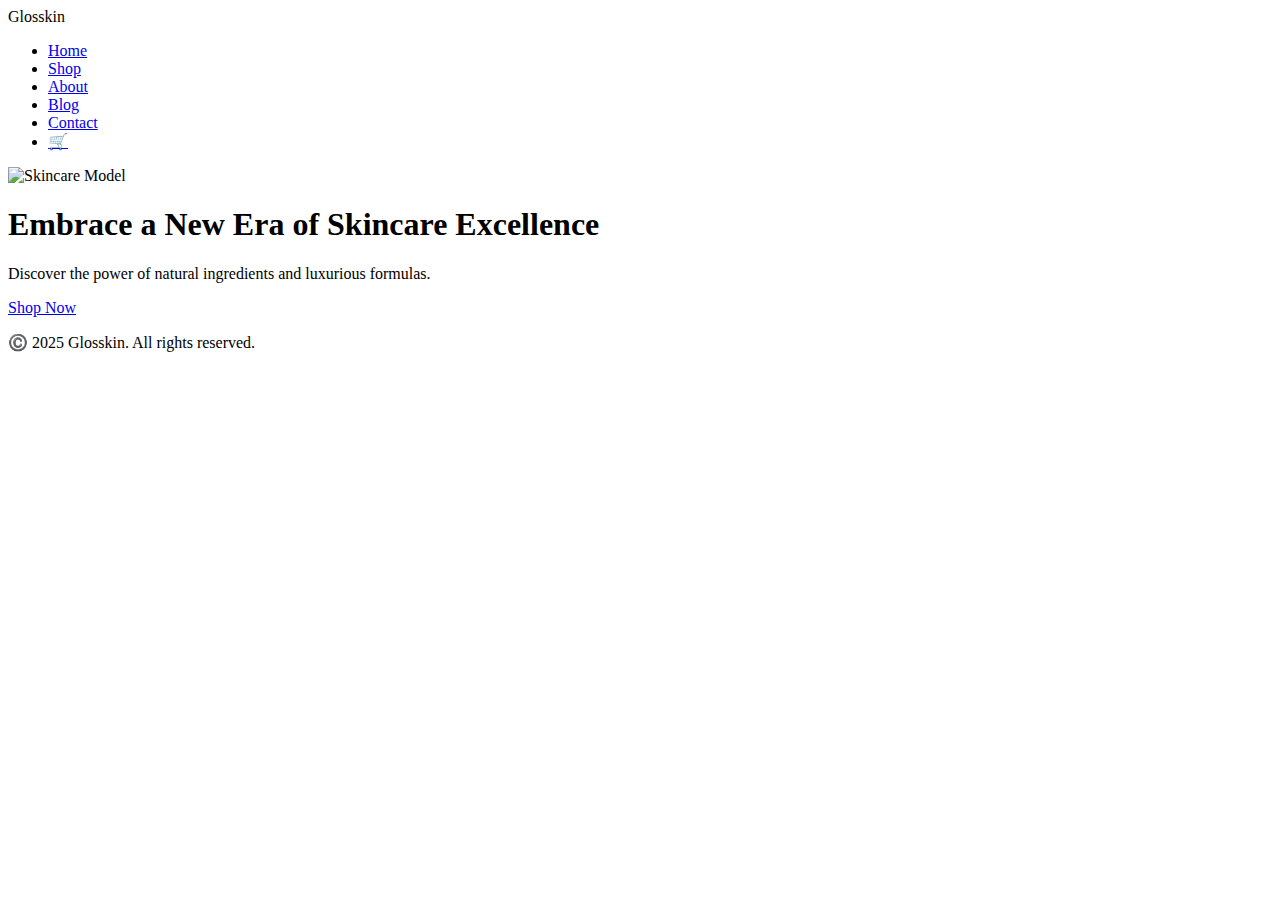
==== index.html @ d9b80280 "Add files via upload" ====
<!DOCTYPE html>
<html lang="en">
<head>
    <meta charset="UTF-8">
    <meta name="viewport" content="width=device-width, initial-scale=1.0">
    <title>Skincare E-commerce</title>
    <link rel="stylesheet" href="/css/finale.css">
    <link href="https://fonts.googleapis.com/css2?family=Playfair+Display:wght@400;700&family=Poppins:wght@300;400;600&display=swap" 
    rel="stylesheet">

  
</head>
<body>
    <header>
        <nav>
            <div class="logo">Glosskin</div>
            <ul class="nav-links">
                <li><a href="#">Home</a></li>
                <li><a href="#">Shop</a></li>
                <li><a href="#">About</a></li>
                <li><a href="#">Blog</a></li>
                <li><a href="#">Contact</a></li>
                <li><a href="#" class="cart">🛒</a></li>
            <ul>
        <nav>
    </header>


    <section class="hero">
        <img class="hero-img" src="images/image-one.jpg" alt="Skincare Model">
        <div class="hero-content">
            <h1>Embrace a New Era of Skincare Excellence</h1>
            <p>Discover the power of natural ingredients and luxurious formulas.</p>
            <a href="#" class="btn">Shop Now</a>
        </div>
    </section>
    

    <script src="script.js"></script>


    <footer>
        <p>©️ 2025 Glosskin. All rights reserved.</p>
    </footer>


</body>
</html>
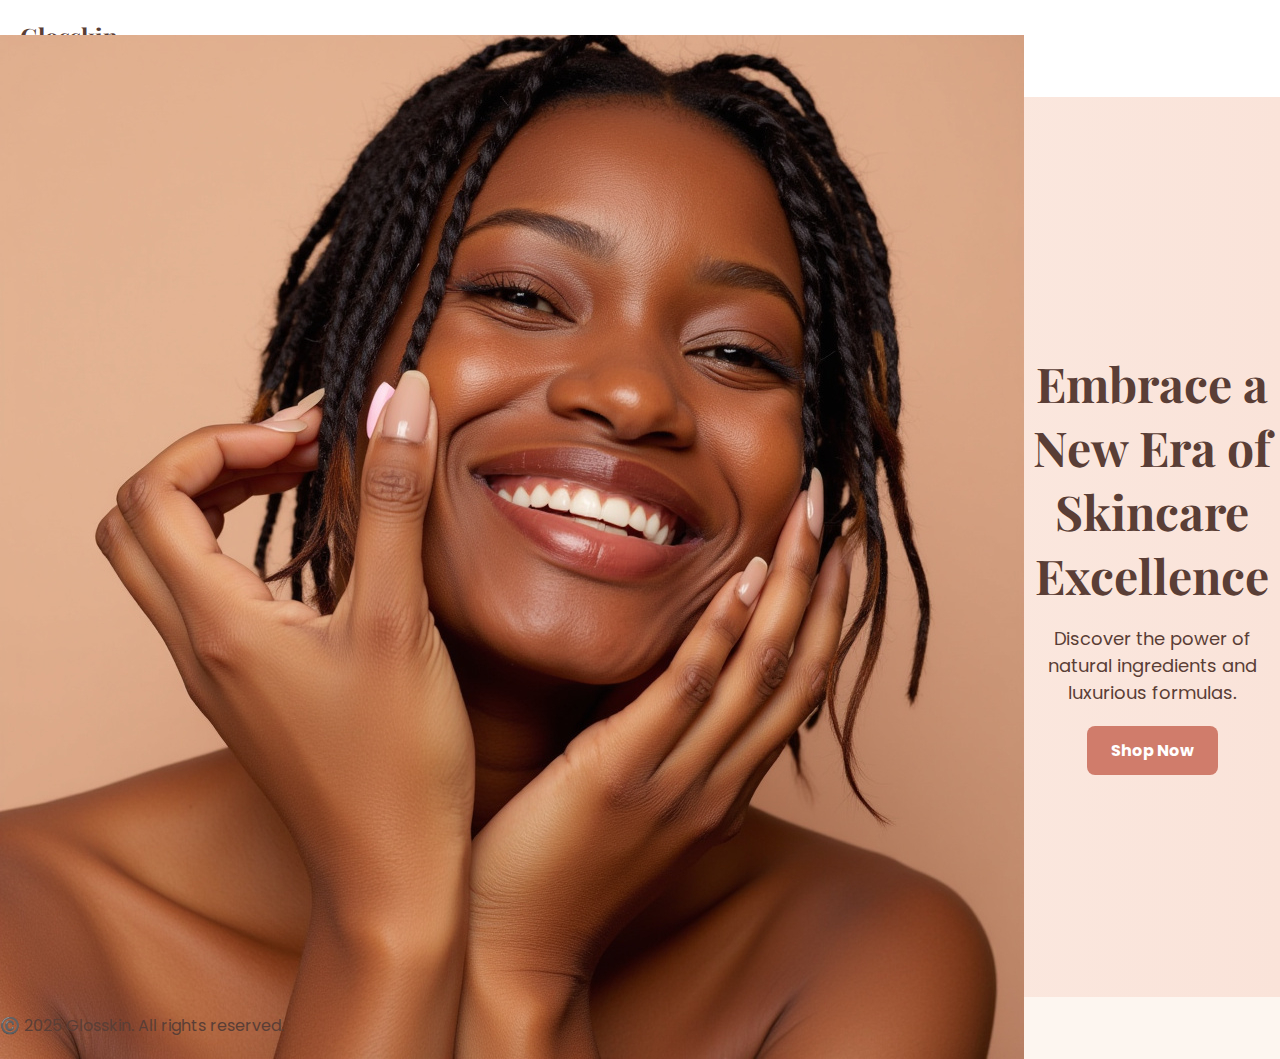
==== commit 34d29ec2: "fixed links and little css" ====
--- a/index.html
+++ b/index.html
@@ -4,11 +4,10 @@
     <meta charset="UTF-8">
     <meta name="viewport" content="width=device-width, initial-scale=1.0">
     <title>Skincare E-commerce</title>
-    <link rel="stylesheet" href="/css/finale.css">
+    <link rel="stylesheet" href="finale.css">
     <link href="https://fonts.googleapis.com/css2?family=Playfair+Display:wght@400;700&family=Poppins:wght@300;400;600&display=swap" 
     rel="stylesheet">
 
-  
 </head>
 <body>
     <header>
@@ -27,7 +26,7 @@
 
 
     <section class="hero">
-        <img class="hero-img" src="images/image-one.jpg" alt="Skincare Model">
+        <img class="hero-img" src="image-one.jpg" alt="Skincare Model">
         <div class="hero-content">
             <h1>Embrace a New Era of Skincare Excellence</h1>
             <p>Discover the power of natural ingredients and luxurious formulas.</p>
--- a/finale.css
+++ b/finale.css
@@ -0,0 +1,88 @@
+body {
+  font-family: "Poppins", sans-serif;
+  margin: 0;
+  padding: 0;
+  background-color: #fdf6f0;
+  color: #5a3e36;
+}
+
+header {
+  display: flex;
+  justify-content: space-between;
+  align-items: center;
+  padding: 20px;
+  background: #fff;
+  box-shadow: 0 2px 10px rgba(0, 0, 0, 0.1);
+}
+
+.logo {
+  font-family: "Playfair Display", serif;
+  font-size: 24px;
+  font-weight: bold;
+}
+
+.hero-img {
+  display: block;
+  margin: 50px auto;
+  max-width: 80%;
+  height: auto;
+  object-fit: cover;
+}
+
+.nav-links {
+  list-style: none;
+  display: flex;
+  gap: 20px;
+  padding: 0;
+  margin: 0;
+}
+
+.nav-links li {
+  list-style: none;
+}
+
+.nav-links li a {
+  text-decoration: none;
+  color: #5a3e36;
+  font-weight: 600;
+}
+
+.hero {
+  height: 100vh;
+  display: flex;
+  justify-content: center;
+  align-items: center;
+  text-align: center;
+  background: linear-gradient(to right, #fdf6f0, #fae3d9);
+}
+
+.hero-content {
+  max-width: 600px;
+}
+
+.hero h1 {
+  font-family: "Playfair Display", serif;
+  font-size: 48px;
+  font-weight: 700;
+  margin-bottom: 10px;
+}
+
+.hero p {
+  font-size: 18px;
+  margin-bottom: 20px;
+}
+
+.btn {
+  display: inline-block;
+  padding: 12px 24px;
+  background: #d07c6b;
+  color: #fff;
+  font-weight: bold;
+  text-decoration: none;
+  border-radius: 8px;
+  transition: background 0.3s ease;
+}
+
+.btn:hover {
+  background: #b36658;
+}
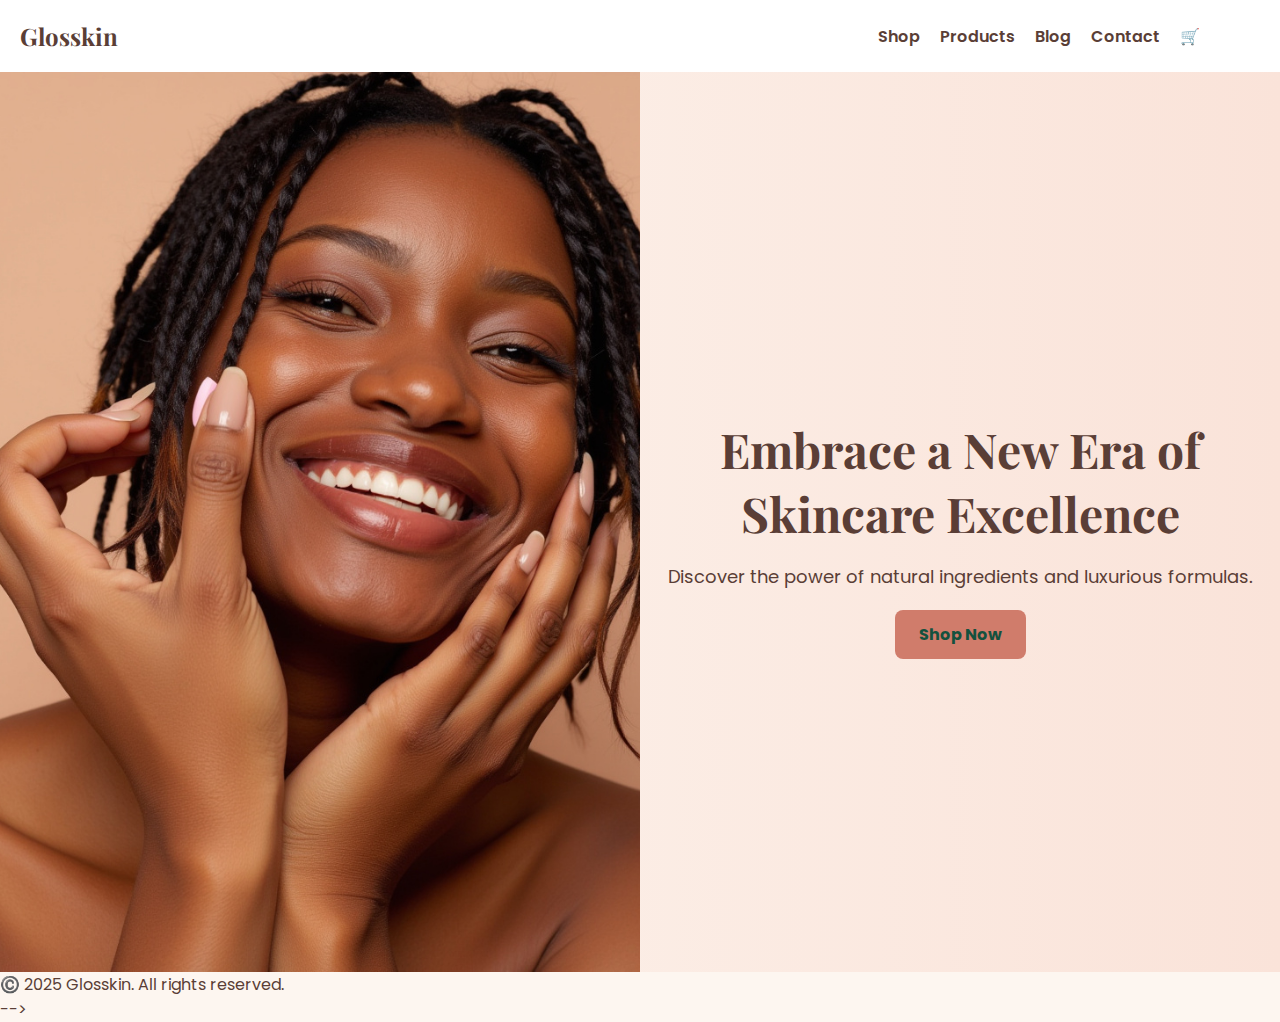
==== commit 1478c63a: "removed the forentend folder and put all the files in the root file" ====
--- a/index.html
+++ b/index.html
@@ -1,47 +1,49 @@
-<!DOCTYPE html>
-<html lang="en">
-<head>
-    <meta charset="UTF-8">
-    <meta name="viewport" content="width=device-width, initial-scale=1.0">
-    <title>Skincare E-commerce</title>
-    <link rel="stylesheet" href="finale.css">
-    <link href="https://fonts.googleapis.com/css2?family=Playfair+Display:wght@400;700&family=Poppins:wght@300;400;600&display=swap" 
-    rel="stylesheet">
-
-</head>
-<body>
-    <header>
-        <nav>
-            <div class="logo">Glosskin</div>
-            <ul class="nav-links">
-                <li><a href="#">Home</a></li>
-                <li><a href="#">Shop</a></li>
-                <li><a href="#">About</a></li>
-                <li><a href="#">Blog</a></li>
-                <li><a href="#">Contact</a></li>
-                <li><a href="#" class="cart">🛒</a></li>
-            <ul>
-        <nav>
-    </header>
-
-
-    <section class="hero">
-        <img class="hero-img" src="image-one.jpg" alt="Skincare Model">
-        <div class="hero-content">
-            <h1>Embrace a New Era of Skincare Excellence</h1>
-            <p>Discover the power of natural ingredients and luxurious formulas.</p>
-            <a href="#" class="btn">Shop Now</a>
-        </div>
-    </section>
-    
-
-    <script src="script.js"></script>
-
-
-    <footer>
-        <p>©️ 2025 Glosskin. All rights reserved.</p>
-    </footer>
-
-
-</body>
-</html>
+<!DOCTYPE html>
+<html lang="en">
+<head>
+    <meta charset="UTF-8">
+    <meta name="viewport" content="width=device-width, initial-scale=1.0">
+    <title>Skincare E-commerce</title>
+    <link rel="stylesheet" href="homepage.css">
+    <link href="https://fonts.googleapis.com/css2?family=Playfair+Display:wght@400;700&family=Poppins:wght@300;400;600&display=swap" 
+    rel="stylesheet">
+
+</head>
+<body>
+    <header>
+        <nav class="nav-container">
+            <div class="logo">Glosskin</div>
+            <div class="nav-links">
+
+                <ul class="nav-links">
+                <li><a href="shop.html">Shop</a></li>
+                <li><a href="productpage.html">Products</a></li>
+                <li><a href="blog.html">Blog</a></li>
+                <li><a href="contactpage.html">Contact</a></li>
+                <li><a href="shopping-cart-page.html" class="cart">🛒</a></li>
+           
+                <ul>
+            </div>
+        <nav>
+    </header>
+
+
+    <section class="hero">
+        <img class="hero-img" src="image-one.jpg" alt="Skincare Model">
+        <div class="hero-content">
+            <h1>Embrace a New Era of Skincare Excellence</h1>
+            <p>Discover the power of natural ingredients and luxurious formulas.</p>
+            <a href="#" id="shopNowBtn" class="btn">Shop Now</a>
+        </div>
+    </section>
+    
+
+    <footer>
+        <p>©️ 2025 Glosskin. All rights reserved.</p>
+    </footer>
+
+    <script src="shopNow.js"></script>
+</body>
+</html>
+
+<!-- <-- The following lines of code was adapted from Casabona, J. (2020). HTML and CSS: Visual QuickStart Guide (9th ed.). Peachpit Press., https://www.youtube.com/watch?v=M_jAoZULcmk&feature=youtu.be, https://www.youtube.com/watch?v=yvqDrz2D_K8 by Eveline --> -->--- a/homepage.css
+++ b/homepage.css
@@ -0,0 +1,130 @@
+body {
+  font-family: "Poppins", sans-serif;
+  margin: 0;
+  padding: 0;
+  background-color: #fdf6f0;
+  color: #5a3e36;
+}
+
+header {
+  display: flex;
+  justify-content: space-between;
+  align-items: center;
+  padding: 20px;
+  background: #fff;
+  box-shadow: 0 2px 10px rgba(0, 0, 0, 0.1);
+}
+
+.logo {
+  font-family: "Playfair Display", serif;
+  font-size: 24px;
+  font-weight: bold;
+}
+
+.hero-img {
+  display: block;
+  width: 50%;
+  height: 100%;
+  object-fit: cover;
+}
+.nav-container {
+  display: flex;
+  justify-content: space-between;
+  align-items: center;
+  width: 100%;
+}
+
+.nav-links {
+  list-style: none;
+  display: flex;
+  gap: 20px;
+  padding: 0;
+  margin: 0;
+}
+
+.nav-links li {
+  list-style: none;
+}
+
+.nav-links li a {
+  text-decoration: none;
+  color: #5a3e36;
+  font-weight: 600;
+}
+.logo {
+  font-family: "Playfair Display", serif;
+  font-size: 24px;
+  font-weight: bold;
+  margin-right: auto;
+}
+
+.hero {
+  height: 100vh;
+  display: flex;
+  align-items: center;
+  text-align: center;
+  background: linear-gradient(to right, #fdf6f0, #fae3d9);
+}
+
+.hero-content {
+  width: 50%;
+}
+
+.hero h1 {
+  font-family: "Playfair Display", serif;
+  font-size: 48px;
+  font-weight: 700;
+  margin-bottom: 10px;
+}
+
+.hero p {
+  font-size: 18px;
+  margin-bottom: 20px;
+}
+
+.btn {
+  display: inline-block;
+  padding: 12px 24px;
+  background: #d07c6b;
+  color: #14513e;
+  font-weight: bold;
+  text-decoration: none;
+  border-radius: 8px;
+  transition: background 0.3s ease;
+}
+
+.btn:hover {
+  background: #b36658;
+}
+
+
+footer p {
+  margin: 0;
+}
+/* 4 products per row on medium screens */
+@media (max-width: 1200px) {
+  .product {
+    width: calc(25% - 20px);
+  }
+}
+
+/* 3 products per row on tablets */
+@media (max-width: 900px) {
+  .product {
+    width: calc(33.33% - 20px);
+  }
+}
+
+/* 2 products per row on small tablets/mobiles */
+@media (max-width: 600px) {
+  .product {
+    width: calc(50% - 20px);
+  }
+}
+
+/* 1 product per row on very small screens */
+@media (max-width: 400px) {
+  .product {
+    width: 100%;
+  }
+}
